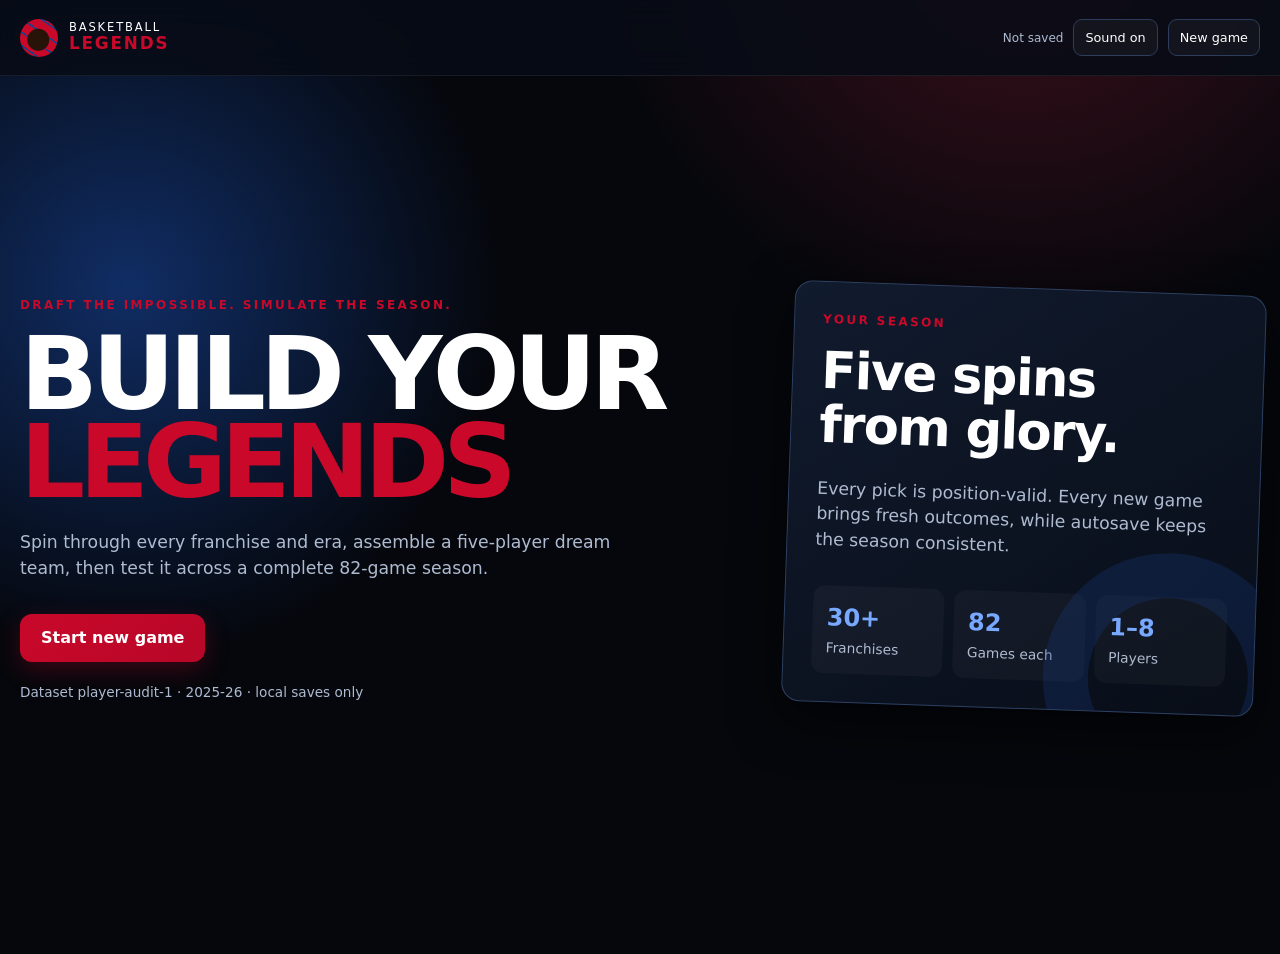
==== index.html @ 20677129 "First initial finished version" ====
<!doctype html>
<html lang="en">
<head>
  <meta charset="utf-8">
  <meta name="viewport" content="width=device-width,initial-scale=1">
  <meta name="theme-color" content="#080c16">
  <title>Basketball Legends</title>
  <link rel="stylesheet" href="css/reset.css">
  <link rel="stylesheet" href="css/variables.css">
  <link rel="stylesheet" href="css/layout.css">
  <link rel="stylesheet" href="css/components.css?v=20260721-two-click-1">
  <link rel="stylesheet" href="css/responsive.css">
</head>
<body>
  <a class="skip-link" href="#app">Skip to game</a>
  <header class="topbar">
    <a class="brand" href="#" aria-label="Basketball Legends home"><span class="brand-ball" aria-hidden="true">●</span><span>Basketball<br><b>Legends</b></span></a>
    <div class="topbar-actions"><span id="save-status" class="save-status" role="status">Not saved</span><button id="sound-toggle" class="icon-button" type="button" aria-label="Toggle sound">Sound on</button><button id="restart-button" class="icon-button" type="button">New game</button></div>
  </header>
  <main id="app" tabindex="-1"></main>
  <div id="announcer" class="sr-only" aria-live="polite"></div>
  <div id="error-panel" class="error-panel" role="alert" hidden></div>
  <script type="module" src="js/app.js?v=20260721-two-click-2"></script>
</body>
</html>
---- css/variables.css ----
:root{--bg:#05070c;--surface:#0d1422;--surface-2:#172238;--line:#2c3d5d;--text:#fff;--muted:#aebbd0;--orange:#C9082A;--gold:#4f82d5;--cyan:#75a7ff;--green:#48d597;--red:#C9082A;--blue:#17408B;--navy:#0b1f41;--radius:18px;--shadow:0 18px 50px #0009;--max:1240px;font-family:Inter,ui-sans-serif,system-ui,-apple-system,BlinkMacSystemFont,"Segoe UI",sans-serif}
---- css/layout.css ----
body{background:radial-gradient(circle at 80% -10%,#40101c 0,transparent 30%),radial-gradient(circle at 10% 30%,#102d64 0,transparent 28%),var(--bg);color:var(--text);line-height:1.5}.topbar{height:76px;padding:0 max(20px,calc((100% - var(--max))/2));display:flex;align-items:center;justify-content:space-between;border-bottom:1px solid #ffffff12;background:#080c16dd;backdrop-filter:blur(16px);position:sticky;top:0;z-index:20}.brand{display:flex;align-items:center;gap:11px;color:var(--text);text-decoration:none;text-transform:uppercase;font-size:.72rem;letter-spacing:.16em;line-height:1.15}.brand b{font-size:1.05rem;color:var(--orange)}.brand-ball{width:38px;height:38px;border-radius:50%;display:grid;place-items:center;color:#271307;background:repeating-linear-gradient(35deg,var(--orange) 0 9px,#17408B 10px 11px);font-size:1.8rem}.topbar-actions{display:flex;align-items:center;gap:10px}main{width:min(var(--max),calc(100% - 36px));margin:0 auto;padding:48px 0 80px}.hero{min-height:calc(100vh - 150px);display:grid;grid-template-columns:1.2fr .8fr;align-items:center;gap:60px}.hero-copy{max-width:720px}.eyebrow{color:var(--orange);text-transform:uppercase;letter-spacing:.2em;font-size:.75rem;font-weight:800;margin-bottom:16px}h1{font-size:clamp(3rem,8vw,6.8rem);line-height:.86;text-transform:uppercase;letter-spacing:-.06em}h1 em{font-style:normal;color:var(--orange)}h2{font-size:clamp(1.8rem,4vw,3.2rem);line-height:1.05;letter-spacing:-.03em}h3{font-size:1.1rem}.lede{color:var(--muted);max-width:610px;font-size:1.08rem;margin:24px 0 32px}.screen-head{display:flex;align-items:end;justify-content:space-between;gap:24px;margin-bottom:28px}.grid{display:grid;gap:18px}.grid-2{grid-template-columns:repeat(2,minmax(0,1fr))}.grid-3{grid-template-columns:repeat(3,minmax(0,1fr))}.draft-layout{display:grid;grid-template-columns:minmax(0,1.35fr) minmax(280px,.65fr);gap:24px}.season-layout{display:grid;grid-template-columns:minmax(0,1fr) minmax(330px,.65fr);gap:24px}.stack{display:grid;gap:16px}.actions{display:flex;gap:12px;align-items:center;flex-wrap:wrap;margin-top:24px}.split{display:flex;justify-content:space-between;align-items:center;gap:14px}.footer-note{color:var(--muted);font-size:.85rem;margin-top:20px}
---- css/components.css ----
.skip-link{position:fixed;left:12px;top:-60px;z-index:99;background:#fff;color:#000;padding:10px}.skip-link:focus{top:12px}.card{background:linear-gradient(145deg,#151d2d,#0d1320);border:1px solid var(--line);border-radius:var(--radius);padding:22px;box-shadow:var(--shadow)}.hero-card{transform:rotate(2deg);padding:28px;position:relative;overflow:hidden}.hero-card::before{content:"";position:absolute;inset:auto -40px -90px auto;width:250px;height:250px;border:45px solid #ff6b2c26;border-radius:50%}.stat-strip{display:grid;grid-template-columns:repeat(3,1fr);gap:10px;margin-top:24px}.stat{padding:14px;background:#ffffff08;border-radius:12px}.stat strong{display:block;font-size:1.5rem;color:var(--gold)}.stat span,.muted{color:var(--muted);font-size:.86rem}.button{min-height:48px;padding:0 21px;border-radius:12px;background:var(--orange);color:#140901;font-weight:850;cursor:pointer;box-shadow:0 8px 24px #ff6b2c30}.button.secondary{background:var(--surface-2);color:var(--text);border:1px solid var(--line);box-shadow:none}.button.ghost{background:transparent;color:var(--muted);border:1px solid var(--line);box-shadow:none}.button:disabled{opacity:.42;cursor:not-allowed}.button:focus-visible,.icon-button:focus-visible,input:focus-visible,select:focus-visible{outline:3px solid var(--cyan);outline-offset:3px}.icon-button{background:#ffffff09;border:1px solid var(--line);color:var(--text);border-radius:9px;padding:8px 11px;cursor:pointer;font-size:.8rem}.save-status{font-size:.75rem;color:var(--muted)}label{display:grid;gap:7px;color:var(--muted);font-size:.85rem;font-weight:700}input,select{width:100%;background:#090e18;color:var(--text);border:1px solid var(--line);border-radius:10px;padding:12px 13px}input[type=checkbox]{width:20px;height:20px}.check{display:flex;align-items:center;gap:10px}.form-grid{display:grid;grid-template-columns:repeat(2,minmax(0,1fr));gap:16px}.pill{display:inline-flex;align-items:center;gap:7px;border:1px solid var(--line);border-radius:999px;padding:7px 11px;color:var(--muted);font-size:.8rem}.pill.active{border-color:var(--orange);color:#ffd8c8;background:#ff6b2c18}.wheel-wrap{display:grid;place-items:center;padding:15px}.wheel{--turn:0deg;width:min(420px,78vw);aspect-ratio:1;border-radius:50%;border:9px solid #253249;background:conic-gradient(#ff6b2c 0 45deg,#17243a 45deg 90deg,#ffc857 90deg 135deg,#17334a 135deg 180deg,#ff6b2c 180deg 225deg,#17243a 225deg 270deg,#ffc857 270deg 315deg,#17334a 315deg);position:relative;display:grid;place-items:center;transform:rotate(var(--turn));box-shadow:0 0 0 8px #0a0f19,0 30px 70px #0009;transition:transform 3.1s cubic-bezier(.12,.72,.08,1)}.wheel::after{content:"";width:27%;aspect-ratio:1;border-radius:50%;background:#090e18;border:7px solid var(--orange);box-shadow:0 5px 20px #000}.pointer{width:0;height:0;border-left:18px solid transparent;border-right:18px solid transparent;border-top:34px solid var(--text);margin-bottom:-13px;z-index:2;filter:drop-shadow(0 4px 5px #000)}.wheel-label{position:absolute;inset:12%;display:grid;place-items:center;text-align:center;transform:rotate(calc(-1 * var(--turn)));transition:transform 3.1s cubic-bezier(.12,.72,.08,1);font-size:clamp(1.1rem,3vw,1.8rem);font-weight:900;text-shadow:0 3px 7px #000;background:#080c16c9;border-radius:50%;padding:27%;pointer-events:none}.roster-slot{display:grid;grid-template-columns:42px 1fr auto;align-items:center;gap:12px;padding:12px;border-bottom:1px solid #ffffff10}.roster-slot:last-child{border:0}.position{width:40px;height:40px;border-radius:10px;background:#ff6b2c18;color:var(--orange);display:grid;place-items:center;font-weight:900}.progress{height:10px;background:#050811;border-radius:99px;overflow:hidden}.progress>span{display:block;height:100%;background:linear-gradient(90deg,var(--orange),var(--gold));width:var(--progress);transition:width .3s}.table-wrap{overflow:auto;max-height:520px}table{border-collapse:collapse;width:100%;font-variant-numeric:tabular-nums;font-size:.84rem}th,td{text-align:right;padding:9px;border-bottom:1px solid #ffffff0c;white-space:nowrap}th:first-child,td:first-child{text-align:left;position:sticky;left:0;background:#111725}tr.custom td{color:#ffd1bd;background:#ff6b2c0b}.result-row{display:grid;grid-template-columns:1fr auto 1fr;gap:10px;align-items:center;padding:9px;border-bottom:1px solid #ffffff0c}.result-row .away{text-align:right}.score{font-weight:900;font-variant-numeric:tabular-nums}.error-panel{position:fixed;left:50%;bottom:24px;transform:translateX(-50%);width:min(620px,calc(100% - 30px));background:#431522;border:1px solid var(--red);padding:16px;border-radius:12px;z-index:50}.sr-only{position:absolute;width:1px;height:1px;padding:0;margin:-1px;overflow:hidden;clip:rect(0,0,0,0);white-space:nowrap;border:0}.draft-history{max-height:230px;overflow:auto}.rating{font-size:2.3rem;font-weight:950;color:var(--gold)}.team-accent{border-top:4px solid var(--accent,var(--orange))}
@media (prefers-reduced-motion:reduce){*,*::before,*::after{scroll-behavior:auto!important;animation-duration:.01ms!important;transition-duration:.01ms!important}}

/* Blue, red, white and black league identity */
.card{background:linear-gradient(145deg,#111b2e,#080d17);border-color:#2d4164}.button{background:linear-gradient(135deg,var(--red),#b70728);color:#fff;box-shadow:0 8px 24px #C9082A45}.button.secondary{background:linear-gradient(135deg,var(--blue),#102d68);border-color:#4f73ad}.eyebrow,h1 em{color:#C9082A}.hero-card::before{border-color:#17408B42}.stat strong,.rating{color:#78a9ff}.pill.active{border-color:#C9082A;color:#fff;background:#C9082A26}.position{background:#17408B3d;color:#94baff}.progress>span{background:linear-gradient(90deg,var(--blue),#fff 50%,var(--red))}.team-accent{border-top-color:var(--accent,var(--red))}
.wheel-card{overflow:hidden}.wheel-wrap{padding:20px 15px}.wheel{width:min(470px,80vw);border-color:#fff;box-shadow:0 0 0 9px #070b13,0 30px 70px #000b;transition:transform 3.1s cubic-bezier(.12,.72,.08,1)}.wheel::after{display:none}.wheel-hub{position:absolute;left:50%;top:50%;translate:-50% -50%;width:24%;aspect-ratio:1;border-radius:50%;display:grid;place-items:center;background:#05070c;border:7px solid #fff;color:#fff;font-size:clamp(1rem,3vw,1.6rem);font-weight:950;letter-spacing:-.08em;box-shadow:0 5px 24px #000}.wheel-segment-label{position:absolute;left:50%;top:50%;width:34px;margin-left:-17px;height:48%;padding-top:7px;text-align:center;transform-origin:50% 0;transform:rotate(var(--label-angle));font-size:.57rem;font-weight:950;color:#fff;text-shadow:0 1px 3px #000;writing-mode:vertical-rl;letter-spacing:.04em;z-index:1}.wheel-segment-label:nth-child(4n+3){color:#07101e;text-shadow:none}.wheel-segment-label.era-label{width:130px;margin-left:-65px;font-size:1.05rem;writing-mode:horizontal-tb;padding-top:17%;letter-spacing:.05em}.wheel-segment-label.era-label:nth-child(2){color:#07101e}.wheel-result{display:flex;align-items:center;justify-content:center;gap:12px;background:#ffffff0a;border:1px solid var(--line);border-radius:12px;padding:13px;margin-top:4px}.wheel-result span{color:var(--muted);font-size:.78rem;text-transform:uppercase;letter-spacing:.12em}.wheel-result strong{font-size:1.1rem}.pointer{border-top-color:#fff;filter:drop-shadow(0 4px 5px #000)}
.player-picker-help{margin:10px 0 17px}.player-options{display:grid;gap:10px;max-height:520px;overflow:auto;padding:3px}.player-option{width:100%;display:flex;align-items:center;justify-content:space-between;gap:18px;text-align:left;padding:15px 17px;color:var(--text);background:#090f1b;border:1px solid var(--line);border-radius:13px;cursor:pointer;transition:transform .15s,border-color .15s,background .15s}.player-option:hover{transform:translateY(-1px);border-color:#5275ac;background:#111d32}.player-option:focus-visible{outline:3px solid var(--cyan);outline-offset:2px}.player-option.selected{border-color:#C9082A;background:linear-gradient(90deg,#C9082A24,#17408B29);box-shadow:inset 4px 0 #C9082A}.player-option-copy{display:grid;gap:3px}.player-option-copy strong{font-size:1rem}.player-option-copy small{color:var(--muted)}.overall-badge{width:58px;min-width:58px;height:58px;border-radius:50%;display:grid;place-items:center;background:var(--blue);border:2px solid #fff;font-size:1.2rem;font-weight:950;line-height:.8}.overall-badge small{display:block;font-size:.52rem;letter-spacing:.08em;font-weight:800}.player-option.selected .overall-badge{background:var(--red)}

.wheel-help{text-align:center;margin-top:10px}.wheel-clickable{cursor:pointer}.wheel-clickable:hover{box-shadow:0 0 0 9px #070b13,0 0 0 13px #ffffff35,0 30px 70px #000b}.wheel-clickable:focus-visible{outline:4px solid #fff;outline-offset:7px}.wheel-spinning,.wheel-disabled{cursor:default}.wheel-hub{pointer-events:none}.wheel-clickable .wheel-hub{background:linear-gradient(145deg,var(--blue),var(--red));font-size:clamp(.72rem,2.2vw,1rem);letter-spacing:.08em}.wheel-segment-label{left:50%;top:50%;width:38px;height:auto;margin:0;padding:0;writing-mode:horizontal-tb;transform-origin:center;transform:translate(-50%,-50%) rotate(var(--label-angle)) translateY(calc(-1 * min(198px,33.6vw))) rotate(calc(-1 * var(--label-angle)));font-size:.58rem;line-height:1;text-align:center;letter-spacing:0}.wheel-segment-label.era-label{width:145px;margin:0;padding:0;transform:translate(-50%,-50%) rotate(var(--label-angle)) translateY(calc(-1 * min(145px,25vw))) rotate(calc(-1 * var(--label-angle)));font-size:1.12rem}.wheel-segment-label:nth-child(4n+3){color:#07101e}.wheel-result{border-left:4px solid var(--red);border-right:4px solid var(--blue)}.player-option.selected{border-color:var(--red);box-shadow:inset 4px 0 var(--red)}

.expanded-player-options{max-height:660px}.detailed-player{display:grid;gap:13px}.player-option-main{display:flex;align-items:center;justify-content:space-between;width:100%;gap:15px}.attribute-row{display:grid;grid-template-columns:repeat(6,1fr);gap:5px;width:100%}.attribute-row>span{display:grid;place-items:center;padding:7px 3px;border-radius:8px;background:#ffffff09}.attribute-row small{font-size:.58rem;color:var(--muted);letter-spacing:.08em}.attribute-row b{font-size:.88rem}.draft-dropzones{display:grid;gap:7px;margin-top:13px}.drop-slot{width:100%;color:var(--text);background:#090f1b;border:1px dashed var(--line);border-radius:12px;text-align:left;cursor:pointer}.drop-slot:disabled{opacity:1;cursor:default}.drop-slot.eligible{border:2px solid var(--blue);background:#17408B26;box-shadow:0 0 0 3px #17408B18}.drop-slot.eligible:hover,.drop-slot.eligible:focus-visible{border-color:#fff;background:#17408B45}.drop-slot:not(.eligible):not(.filled){opacity:.55}.drop-icon{font-size:1.4rem;color:var(--cyan)}
@media(max-width:560px){.attribute-row{grid-template-columns:repeat(3,1fr)}.detailed-player{padding:13px}.wheel-segment-label.era-label{font-size:.78rem;width:90px}}

.section-title{margin:34px 0 18px}.qualification-label{margin:18px 0 8px}.postseason-choice{margin-top:24px}.shared-round-note{text-align:center;color:var(--muted);margin:18px 0}.playoff-controls{margin-bottom:14px}.playoff-controls .button{margin-top:16px}.playoff-bracket{display:grid;gap:28px;margin-top:24px}.bracket-conference{background:#080d17;border:1px solid var(--line);border-radius:var(--radius);padding:20px}.bracket-rounds{display:grid;grid-template-columns:repeat(3,minmax(220px,1fr));gap:15px;overflow-x:auto;padding-bottom:10px}.bracket-round h4{margin:12px 0;color:var(--muted);font-size:.78rem;text-transform:uppercase;letter-spacing:.08em}.series-node{background:#111b2e;border:1px solid var(--line);border-radius:12px;padding:11px;margin-bottom:10px;min-height:86px}.series-node>div{display:grid;grid-template-columns:1fr auto auto;gap:8px;align-items:center;padding:3px 0}.series-node em{font-size:.62rem;color:#fff;background:var(--blue);padding:3px 6px;border-radius:999px;font-style:normal}.series-node>small{display:block;margin-top:5px;color:var(--muted);font-size:.65rem}.custom-series{border-left:4px solid var(--red)}.featured-series{box-shadow:0 0 0 3px #fff3}.pending-node{display:grid;place-items:center;color:var(--muted)}.bracket-finals,.champion-card{background:linear-gradient(135deg,#17408B35,#C9082A35);border:1px solid #ffffff35;border-radius:var(--radius);padding:22px}.champion-card{text-align:center;margin-bottom:24px}.champion-card h2{font-size:clamp(2.4rem,7vw,5rem)}.featured-games{margin:24px 0}.game-grid{display:grid;grid-template-columns:repeat(auto-fit,minmax(190px,1fr));gap:10px;margin-top:15px}.playoff-game{display:grid;gap:4px;background:#080d17;border:1px solid var(--line);border-radius:11px;padding:12px}.playoff-game small{color:var(--muted)}
@media(max-width:760px){.bracket-rounds{grid-template-columns:1fr;overflow:visible}.bracket-conference{padding:14px}}

/* Broadcast playoff bracket: both conferences advance toward centre court. */
.tv-bracket-shell{margin-top:26px;overflow:hidden;background:radial-gradient(circle at 50% 48%,#17408B32,transparent 28%),linear-gradient(180deg,#101a2b,#05080e);border:1px solid #ffffff2e;border-radius:18px;box-shadow:0 25px 70px #0009}
.tv-bracket-scorebug{display:grid;grid-template-columns:1fr auto 1fr;align-items:center;gap:18px;padding:12px 18px;background:linear-gradient(90deg,var(--blue),#101827 42%,#101827 58%,var(--red));border-bottom:2px solid #fff;color:#fff;font-size:.68rem;font-weight:900;letter-spacing:.12em}.tv-bracket-scorebug span:last-child{text-align:right}.tv-bracket-scorebug strong{padding:7px 13px;border:1px solid #ffffff55;border-radius:999px;background:#05080ec7;white-space:nowrap}
.tv-bracket-scroll{overflow-x:auto;padding:18px 14px 22px}.tv-bracket-grid{display:grid;grid-template-columns:minmax(145px,1.15fr) minmax(130px,1fr) minmax(130px,1fr) minmax(176px,1.3fr) minmax(130px,1fr) minmax(130px,1fr) minmax(145px,1.15fr);gap:12px;min-width:1050px;min-height:620px}
.broadcast-round{display:flex;min-width:0;flex-direction:column}.broadcast-round h4,.broadcast-center-stage .finals-mark{min-height:42px;margin:0 0 9px;display:grid;place-items:center;text-align:center;color:#b9c6dc;font-size:.64rem;text-transform:uppercase;letter-spacing:.09em}.broadcast-series-stack{display:flex;flex:1;flex-direction:column;justify-content:space-around;gap:9px}.broadcast-round .series-node{margin:0}
.series-node{position:relative;z-index:1;overflow:visible;background:linear-gradient(145deg,#15243c,#090f1a);box-shadow:0 9px 20px #0005;animation:bracket-node-in .55s cubic-bezier(.2,.8,.2,1) both;animation-delay:var(--reveal-delay,0ms)}.series-node>div{font-size:.69rem}.series-node>div span{overflow:hidden;text-overflow:ellipsis;white-space:nowrap}.series-node.status-complete{border-color:#ffffff42}.series-node.status-complete b{color:#fff;animation:score-flash .65s ease both}.series-node.status-in-progress{border-color:#6d9ae2;box-shadow:0 0 0 2px #17408B35,0 9px 20px #0005}.series-node.status-in-progress::after{content:"";position:absolute;inset:-1px;border:1px solid #fff;border-radius:12px;animation:live-pulse 1.7s ease-in-out infinite;pointer-events:none}.series-node em{background:var(--red);font-weight:950}.west .series-node{--entry-x:-15px}.east .series-node{--entry-x:15px}.west .series-node::before,.east .series-node::before{content:"";position:absolute;top:50%;width:13px;height:1px;background:#ffffff38}.west .series-node::before{right:-13px}.east .series-node::before{left:-13px}
.broadcast-center-stage{display:flex;flex-direction:column;justify-content:center;gap:16px;padding:0 6px;text-align:center}.broadcast-center-stage .finals-mark{display:flex;min-height:auto;gap:6px;margin:0;color:#fff}.finals-mark span{padding:4px 6px;background:var(--red);border-radius:3px}.finals-mark strong{font-size:.9rem;letter-spacing:.13em}.broadcast-center-stage .series-node{border:1px solid #fff;box-shadow:0 0 35px #17408B55}.champion-lockup{display:grid;place-items:center;gap:3px;padding:12px 8px;border-top:1px solid #ffffff25;color:#8794aa}.champion-lockup>span{font-size:1.8rem;filter:grayscale(1);opacity:.45}.champion-lockup small{font-size:.55rem;font-weight:900;letter-spacing:.13em}.champion-lockup strong{font-size:.8rem}.champion-lockup.is-crowned{color:#fff;animation:champion-reveal .8s cubic-bezier(.18,.8,.2,1) both}.champion-lockup.is-crowned>span{filter:none;opacity:1;animation:trophy-float 1.8s ease-in-out infinite}.playoff-game{animation:game-card-in .45s ease both;animation-delay:var(--reveal-delay,0ms)}
@keyframes bracket-node-in{from{opacity:0;transform:translateX(var(--entry-x,0)) scale(.96)}to{opacity:1;transform:none}}@keyframes score-flash{0%,35%{color:#78a9ff;transform:scale(1.3)}100%{color:#fff;transform:none}}@keyframes live-pulse{0%,100%{opacity:.15}50%{opacity:.8}}@keyframes champion-reveal{from{opacity:0;transform:translateY(18px) scale(.88)}to{opacity:1;transform:none}}@keyframes trophy-float{0%,100%{transform:translateY(0)}50%{transform:translateY(-5px)}}@keyframes game-card-in{from{opacity:0;transform:translateY(12px)}to{opacity:1;transform:none}}
.reduced-motion .series-node,.reduced-motion .series-node b,.reduced-motion .series-node::after,.reduced-motion .champion-lockup,.reduced-motion .champion-lockup>span,.reduced-motion .playoff-game{animation:none!important}
@media(max-width:760px){.tv-bracket-scorebug{font-size:.55rem;gap:8px;padding-inline:10px}.tv-bracket-scroll{padding:14px 10px}.tv-bracket-grid{min-width:920px;min-height:560px;grid-template-columns:repeat(3,125px) 155px repeat(3,125px);gap:8px}.series-node{padding:8px;min-height:78px}.series-node>div{font-size:.63rem}}

/* In-draft drag, swap, keyboard, and touch lineup controls */
.player-list-tools{display:grid;grid-template-columns:minmax(150px,1.5fr) minmax(120px,.7fr) minmax(120px,.7fr) auto;gap:10px;align-items:end;margin:18px 0}.player-list-tools .button{min-height:43px}.detailed-player.unavailable{opacity:.58;border-style:dashed}.player-option-copy{display:grid;gap:3px}.player-option-copy small:last-child{color:#a9c3f2;font-weight:750}
.player-card{position:relative;font:inherit;appearance:none;touch-action:pan-y;min-height:164px}.player-card:disabled{cursor:not-allowed;opacity:.58}.player-card:disabled:hover{transform:none;border-color:var(--line);background:#090f1b}.player-card-state{justify-self:start;padding:4px 8px;border-radius:999px;background:#ffffff12;color:#d7e5ff;font-size:.72rem;font-weight:900;letter-spacing:.04em}.player-card.selected .player-card-state{background:var(--red);color:#fff}.draft-lineup-card.has-selection .draft-lineup-slot:not(.draft-target){opacity:.42;cursor:default}.draft-lineup-card.has-selection .draft-target{border-color:#fff;box-shadow:0 0 0 3px #17408B88,0 0 24px #17408B55;cursor:pointer}.draft-lineup-card.has-selection .draft-target:hover,.draft-lineup-card.has-selection .draft-target:focus-visible{transform:translateY(-1px);background:#17408B60}.drafted-player-copy[draggable=true]{cursor:grab}.drafted-player-copy[draggable=true]:active{cursor:grabbing}
.draft-lineup-card{border-top:4px solid var(--blue)}.draft-lineup-slot{grid-template-columns:42px minmax(0,1fr) auto;min-height:82px;transition:border-color .16s,background .16s,opacity .16s}.drafted-player-copy{display:grid;gap:3px;cursor:grab;min-width:0}.drafted-player-copy:active{cursor:grabbing}.drafted-player-copy:focus-visible{outline:3px solid #fff;outline-offset:3px;border-radius:6px}.drafted-player-copy small{color:var(--muted)}.drag-handle{color:var(--cyan)}.draft-move-control{display:grid;grid-template-columns:68px auto;align-items:center;gap:6px}.draft-move-control select{padding:8px;min-height:38px}.draft-move-control .icon-button{min-height:38px}.drop-status{font-size:.7rem;font-weight:900;text-transform:uppercase;letter-spacing:.06em;color:var(--muted)}.draft-lineup-slot.drop-valid{border:2px solid #49d17d;background:#123c2b}.draft-lineup-slot.drop-valid .drop-status{color:#8ff0b2}.draft-lineup-slot.drop-valid .drop-status::before{content:"✓ "}.draft-lineup-slot.drop-invalid{border:2px dashed #f0a2ad;background:#3b1720;opacity:.72}.draft-lineup-slot.drop-invalid .drop-status{color:#ffc1c9}.draft-lineup-slot.drop-invalid .drop-status::before{content:"× "}.lineup-feedback{min-height:48px;margin-top:16px;padding:13px 15px;border-left:4px solid var(--blue);border-radius:8px;background:#17408B1c;color:#dce8ff}.lineup-feedback.compact{min-height:0;margin-top:12px;padding:10px 12px;font-size:.78rem}.review-lineup-slot{grid-template-columns:42px 1fr auto}
@media(max-width:760px){.player-list-tools{grid-template-columns:1fr 1fr}.draft-lineup-slot{grid-template-columns:42px 1fr}.draft-move-control{grid-column:1/-1}.drop-status{justify-self:end}}@media(max-width:480px){.player-list-tools{grid-template-columns:1fr}.draft-lineup-slot{grid-template-columns:1fr}.draft-lineup-slot>.position{width:100%;height:34px}.draft-move-control{grid-template-columns:1fr auto}}
---- css/responsive.css ----
@media(max-width:850px){.hero,.draft-layout,.season-layout{grid-template-columns:1fr}.hero{gap:28px}.hero-card{transform:none}.grid-3{grid-template-columns:1fr 1fr}.topbar{padding:0 15px}.save-status{display:none}main{padding-top:30px}.season-layout>.stack{order:-1}}@media(max-width:560px){main{width:min(100% - 24px,var(--max))}.grid-2,.grid-3,.form-grid{grid-template-columns:1fr}.screen-head{align-items:start;flex-direction:column}.topbar-actions .icon-button:first-of-type{display:none}.card{padding:17px}.stat-strip{grid-template-columns:1fr}.result-row{font-size:.8rem}.button{width:100%}.actions .button{flex:1}.wheel{width:78vw}}
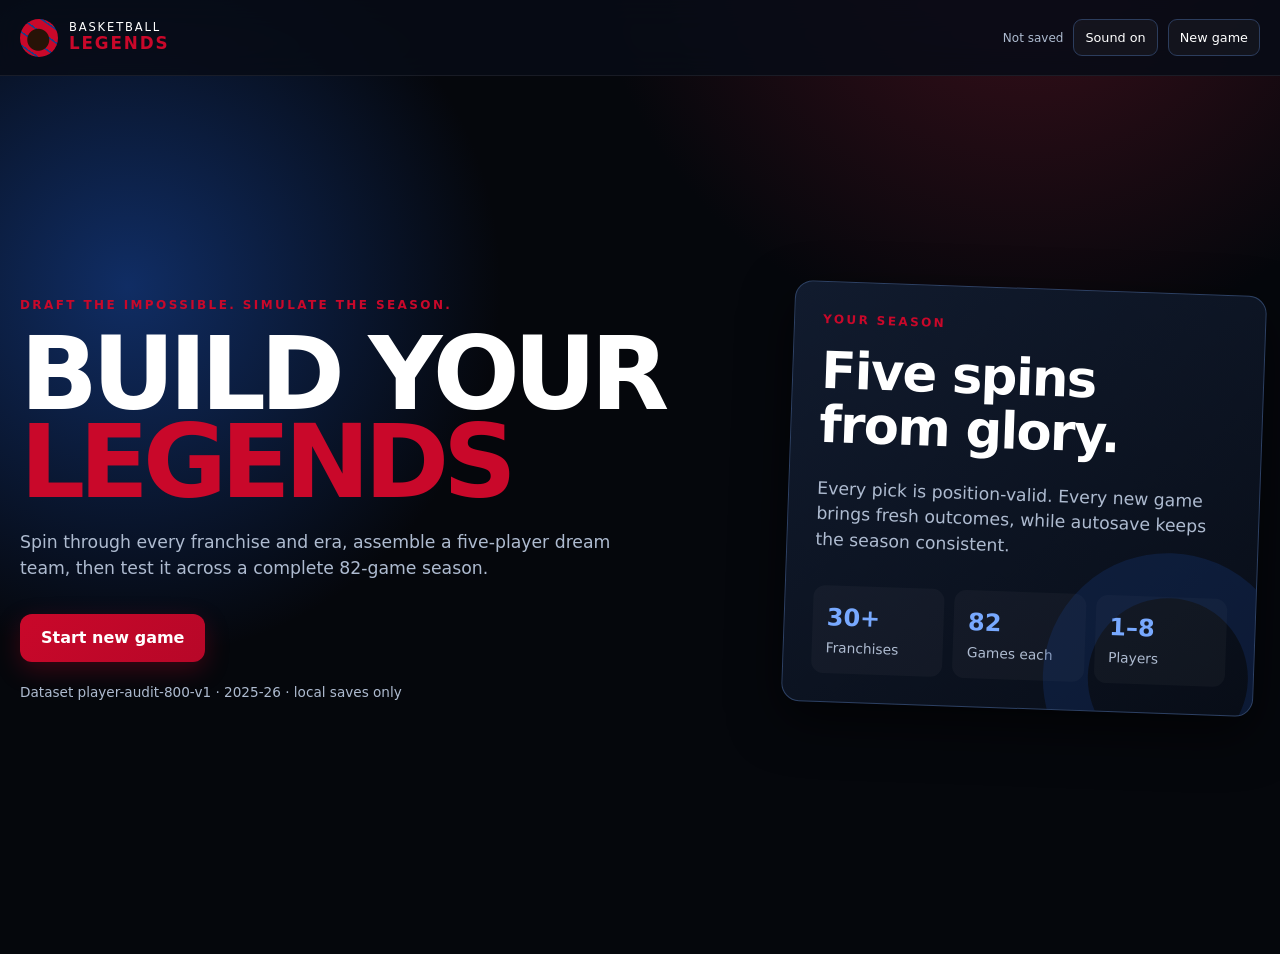
==== commit 82625240: "Add basketball favicon" ====
--- a/index.html
+++ b/index.html
@@ -5,10 +5,13 @@
   <meta name="viewport" content="width=device-width,initial-scale=1">
   <meta name="theme-color" content="#080c16">
   <title>Basketball Legends</title>
+  <link rel="icon" type="image/png" sizes="32x32" href="assets/icons/favicon-32.png">
+  <link rel="icon" type="image/png" sizes="512x512" href="assets/icons/favicon-512.png">
+  <link rel="apple-touch-icon" sizes="180x180" href="assets/icons/favicon-180.png">
   <link rel="stylesheet" href="css/reset.css">
   <link rel="stylesheet" href="css/variables.css">
   <link rel="stylesheet" href="css/layout.css">
-  <link rel="stylesheet" href="css/components.css?v=20260721-two-click-1">
+  <link rel="stylesheet" href="css/components.css?v=20260721-minor-tweak-2">
   <link rel="stylesheet" href="css/responsive.css">
 </head>
 <body>
@@ -20,6 +23,6 @@
   <main id="app" tabindex="-1"></main>
   <div id="announcer" class="sr-only" aria-live="polite"></div>
   <div id="error-panel" class="error-panel" role="alert" hidden></div>
-  <script type="module" src="js/app.js?v=20260721-two-click-2"></script>
+  <script type="module" src="js/app.js?v=20260721-minor-tweak-2"></script>
 </body>
 </html>
--- a/css/components.css
+++ b/css/components.css
@@ -26,7 +26,7 @@
 @media(max-width:760px){.tv-bracket-scorebug{font-size:.55rem;gap:8px;padding-inline:10px}.tv-bracket-scroll{padding:14px 10px}.tv-bracket-grid{min-width:920px;min-height:560px;grid-template-columns:repeat(3,125px) 155px repeat(3,125px);gap:8px}.series-node{padding:8px;min-height:78px}.series-node>div{font-size:.63rem}}
 
 /* In-draft drag, swap, keyboard, and touch lineup controls */
-.player-list-tools{display:grid;grid-template-columns:minmax(150px,1.5fr) minmax(120px,.7fr) minmax(120px,.7fr) auto;gap:10px;align-items:end;margin:18px 0}.player-list-tools .button{min-height:43px}.detailed-player.unavailable{opacity:.58;border-style:dashed}.player-option-copy{display:grid;gap:3px}.player-option-copy small:last-child{color:#a9c3f2;font-weight:750}
+.detailed-player.unavailable{opacity:.58;border-style:dashed}.player-option-copy{display:grid;gap:3px}.player-option-copy small:last-child{color:#a9c3f2;font-weight:750}.selected-franchise-banner{width:100%;margin-bottom:14px;padding:9px 14px;text-align:center;border:1px solid #ffffff30;border-left:4px solid var(--blue);border-right:4px solid var(--red);border-radius:10px;background:linear-gradient(100deg,#17408B4d,#111827 50%,#C9082A42);font-size:clamp(1.2rem,2.5vw,1.4rem);font-weight:650;line-height:1.25;overflow-wrap:anywhere}
 .player-card{position:relative;font:inherit;appearance:none;touch-action:pan-y;min-height:164px}.player-card:disabled{cursor:not-allowed;opacity:.58}.player-card:disabled:hover{transform:none;border-color:var(--line);background:#090f1b}.player-card-state{justify-self:start;padding:4px 8px;border-radius:999px;background:#ffffff12;color:#d7e5ff;font-size:.72rem;font-weight:900;letter-spacing:.04em}.player-card.selected .player-card-state{background:var(--red);color:#fff}.draft-lineup-card.has-selection .draft-lineup-slot:not(.draft-target){opacity:.42;cursor:default}.draft-lineup-card.has-selection .draft-target{border-color:#fff;box-shadow:0 0 0 3px #17408B88,0 0 24px #17408B55;cursor:pointer}.draft-lineup-card.has-selection .draft-target:hover,.draft-lineup-card.has-selection .draft-target:focus-visible{transform:translateY(-1px);background:#17408B60}.drafted-player-copy[draggable=true]{cursor:grab}.drafted-player-copy[draggable=true]:active{cursor:grabbing}
-.draft-lineup-card{border-top:4px solid var(--blue)}.draft-lineup-slot{grid-template-columns:42px minmax(0,1fr) auto;min-height:82px;transition:border-color .16s,background .16s,opacity .16s}.drafted-player-copy{display:grid;gap:3px;cursor:grab;min-width:0}.drafted-player-copy:active{cursor:grabbing}.drafted-player-copy:focus-visible{outline:3px solid #fff;outline-offset:3px;border-radius:6px}.drafted-player-copy small{color:var(--muted)}.drag-handle{color:var(--cyan)}.draft-move-control{display:grid;grid-template-columns:68px auto;align-items:center;gap:6px}.draft-move-control select{padding:8px;min-height:38px}.draft-move-control .icon-button{min-height:38px}.drop-status{font-size:.7rem;font-weight:900;text-transform:uppercase;letter-spacing:.06em;color:var(--muted)}.draft-lineup-slot.drop-valid{border:2px solid #49d17d;background:#123c2b}.draft-lineup-slot.drop-valid .drop-status{color:#8ff0b2}.draft-lineup-slot.drop-valid .drop-status::before{content:"✓ "}.draft-lineup-slot.drop-invalid{border:2px dashed #f0a2ad;background:#3b1720;opacity:.72}.draft-lineup-slot.drop-invalid .drop-status{color:#ffc1c9}.draft-lineup-slot.drop-invalid .drop-status::before{content:"× "}.lineup-feedback{min-height:48px;margin-top:16px;padding:13px 15px;border-left:4px solid var(--blue);border-radius:8px;background:#17408B1c;color:#dce8ff}.lineup-feedback.compact{min-height:0;margin-top:12px;padding:10px 12px;font-size:.78rem}.review-lineup-slot{grid-template-columns:42px 1fr auto}
-@media(max-width:760px){.player-list-tools{grid-template-columns:1fr 1fr}.draft-lineup-slot{grid-template-columns:42px 1fr}.draft-move-control{grid-column:1/-1}.drop-status{justify-self:end}}@media(max-width:480px){.player-list-tools{grid-template-columns:1fr}.draft-lineup-slot{grid-template-columns:1fr}.draft-lineup-slot>.position{width:100%;height:34px}.draft-move-control{grid-template-columns:1fr auto}}
+.draft-lineup-card{border-top:4px solid var(--blue)}.draft-lineup-slot{grid-template-columns:42px minmax(0,1fr) auto;min-height:82px;transition:border-color .16s,background .16s,opacity .16s}.drafted-player-copy{display:grid;grid-template-columns:minmax(0,1fr) auto;align-items:center;gap:12px;cursor:grab;min-width:0}.drafted-player-details{display:grid;gap:3px;min-width:0}.drafted-player-copy:active{cursor:grabbing}.drafted-player-copy:focus-visible{outline:3px solid #fff;outline-offset:3px;border-radius:6px}.drafted-player-copy small{color:var(--muted)}.drafted-player-copy .overall-badge{color:#fff}.drag-handle{color:var(--cyan)}.occupied-status{display:block;margin-top:4px;font-size:.7rem;font-weight:900;text-transform:uppercase;letter-spacing:.06em;color:var(--muted)}.drop-status{font-size:.7rem;font-weight:900;text-transform:uppercase;letter-spacing:.06em;color:var(--muted)}.draft-lineup-slot.drop-valid{border:2px solid #49d17d;background:#123c2b}.draft-lineup-slot.drop-valid .drop-status{color:#8ff0b2}.draft-lineup-slot.drop-valid .drop-status::before{content:"✓ "}.draft-lineup-slot.drop-invalid{border:2px dashed #f0a2ad;background:#3b1720;opacity:.72}.draft-lineup-slot.drop-invalid .drop-status{color:#ffc1c9}.draft-lineup-slot.drop-invalid .drop-status::before{content:"× "}.lineup-feedback{min-height:48px;margin-top:16px;padding:13px 15px;border-left:4px solid var(--blue);border-radius:8px;background:#17408B1c;color:#dce8ff}.lineup-feedback.compact{min-height:0;margin-top:12px;padding:10px 12px;font-size:.78rem}.review-lineup-slot{grid-template-columns:42px 1fr auto}
+@media(max-width:760px){.draft-lineup-slot{grid-template-columns:42px 1fr}.drop-status{justify-self:end}}@media(max-width:480px){.selected-franchise-banner{margin-bottom:12px;padding:8px 10px}.draft-lineup-slot{grid-template-columns:1fr}.draft-lineup-slot>.position{width:100%;height:34px}}
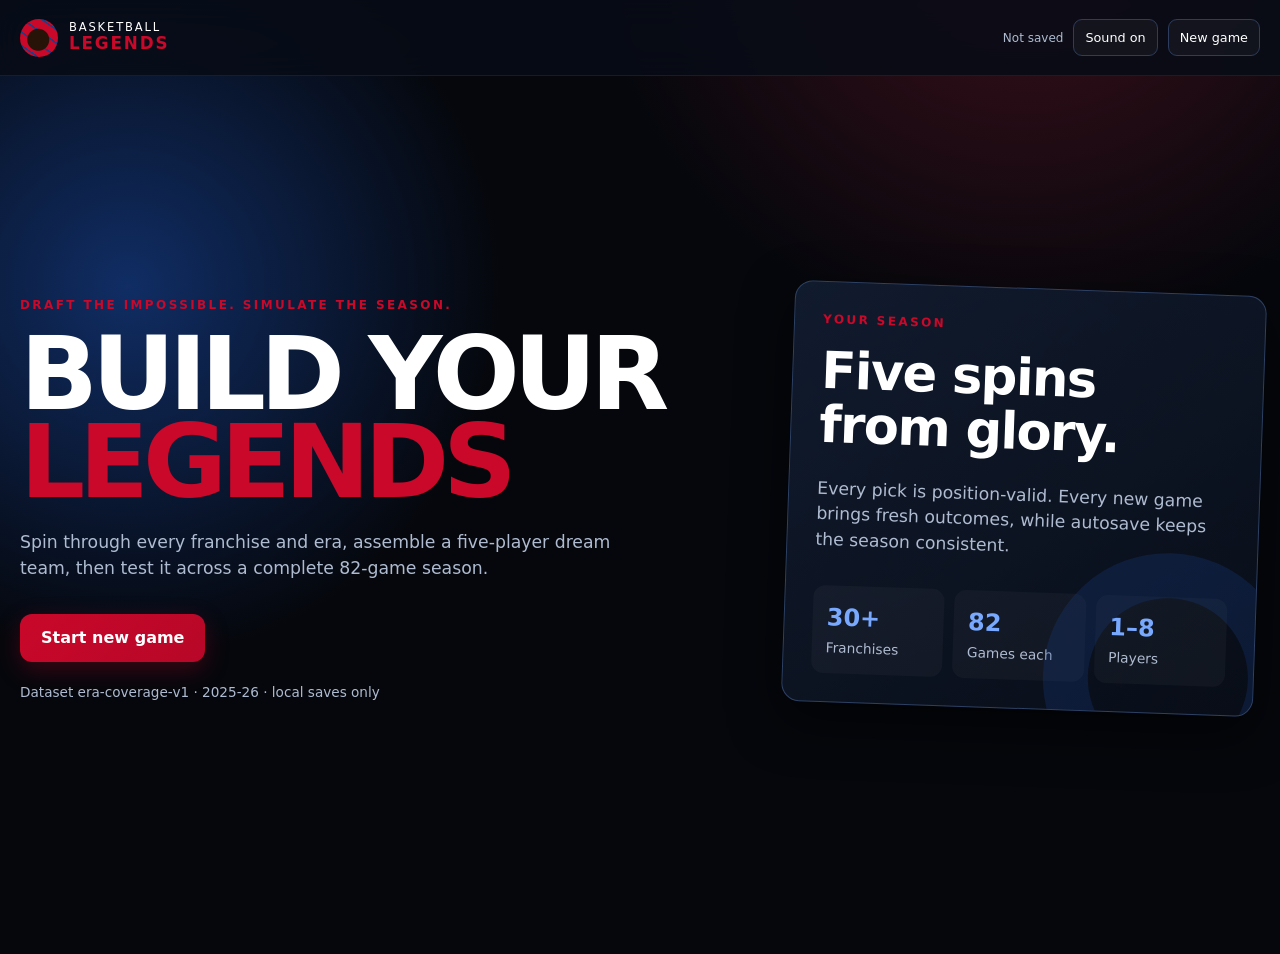
==== commit 9f0fd757: "Guarantee franchise era position coverage" ====
--- a/index.html
+++ b/index.html
@@ -11,7 +11,7 @@
   <link rel="stylesheet" href="css/reset.css">
   <link rel="stylesheet" href="css/variables.css">
   <link rel="stylesheet" href="css/layout.css">
-  <link rel="stylesheet" href="css/components.css?v=20260721-minor-tweak-2">
+  <link rel="stylesheet" href="css/components.css?v=20260726-era-coverage-1">
   <link rel="stylesheet" href="css/responsive.css">
 </head>
 <body>
@@ -23,6 +23,6 @@
   <main id="app" tabindex="-1"></main>
   <div id="announcer" class="sr-only" aria-live="polite"></div>
   <div id="error-panel" class="error-panel" role="alert" hidden></div>
-  <script type="module" src="js/app.js?v=20260721-minor-tweak-2"></script>
+  <script type="module" src="js/app.js?v=20260726-era-coverage-1"></script>
 </body>
 </html>
